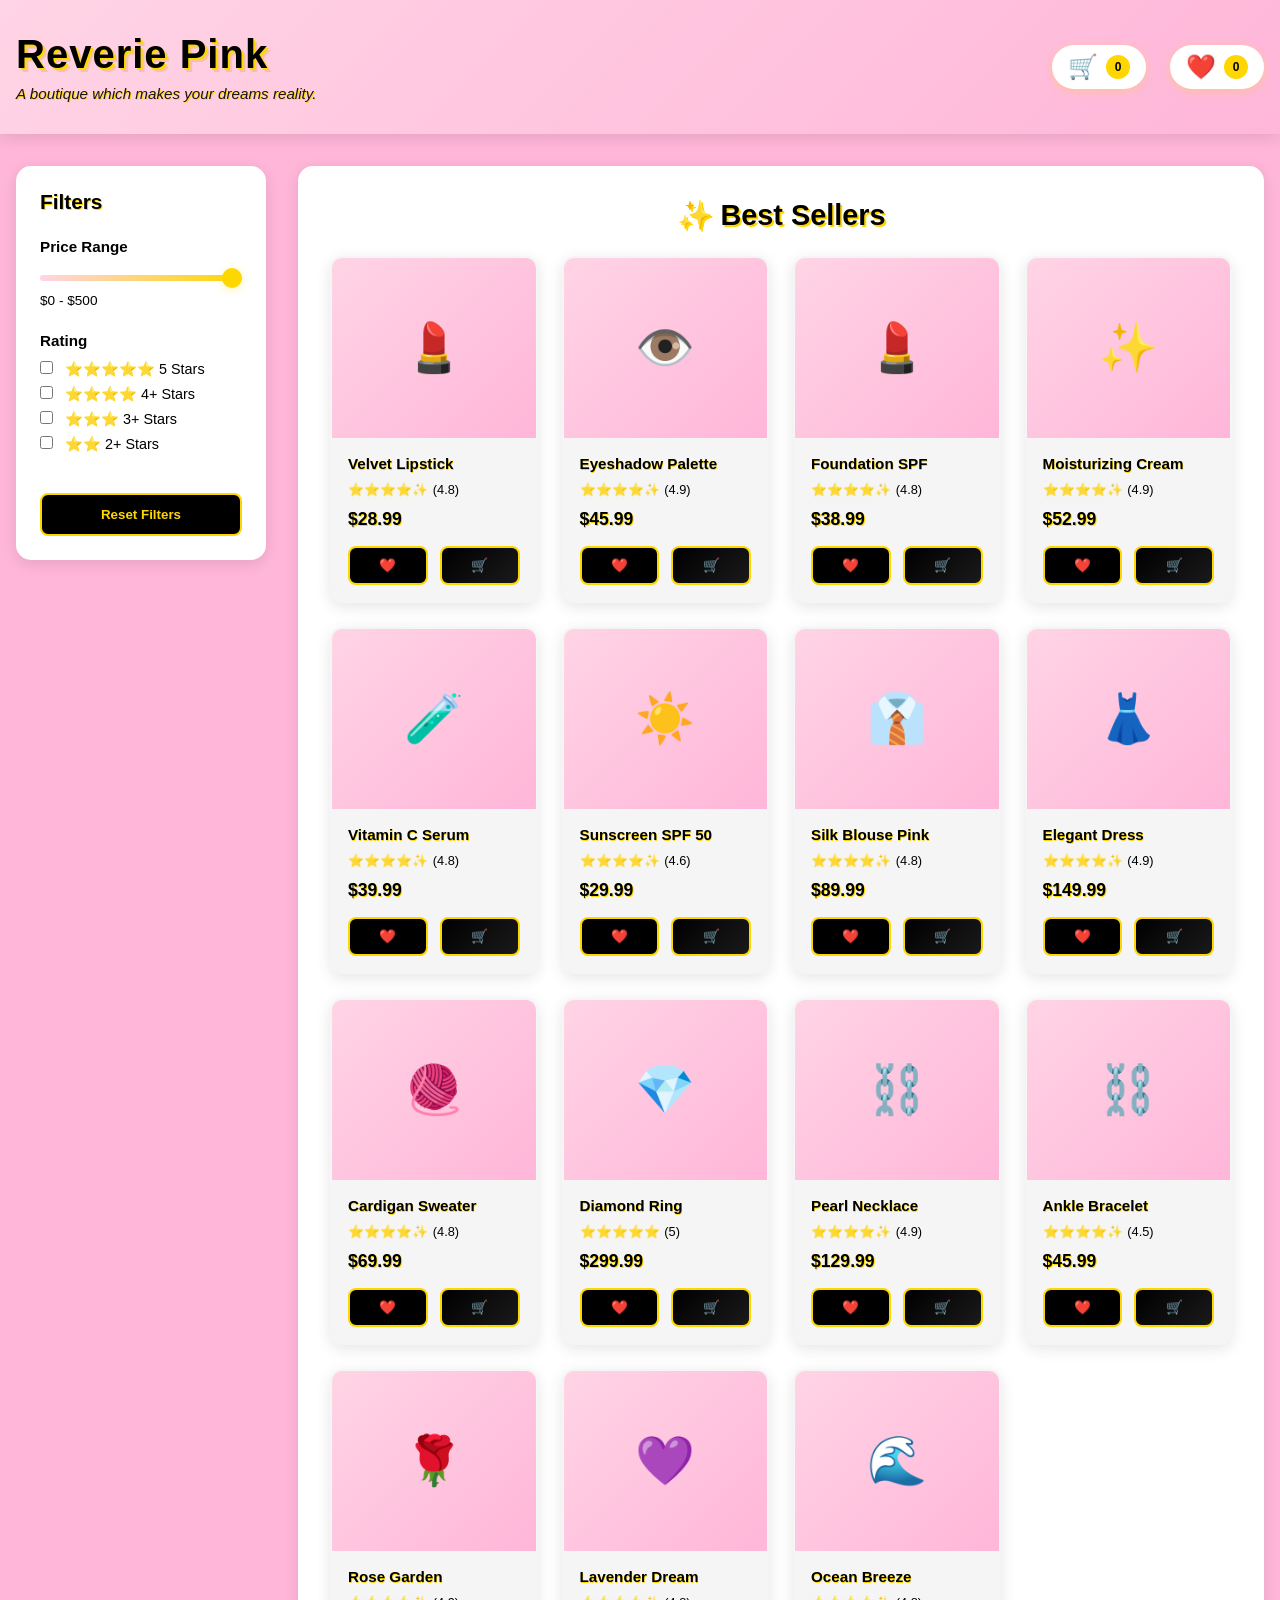
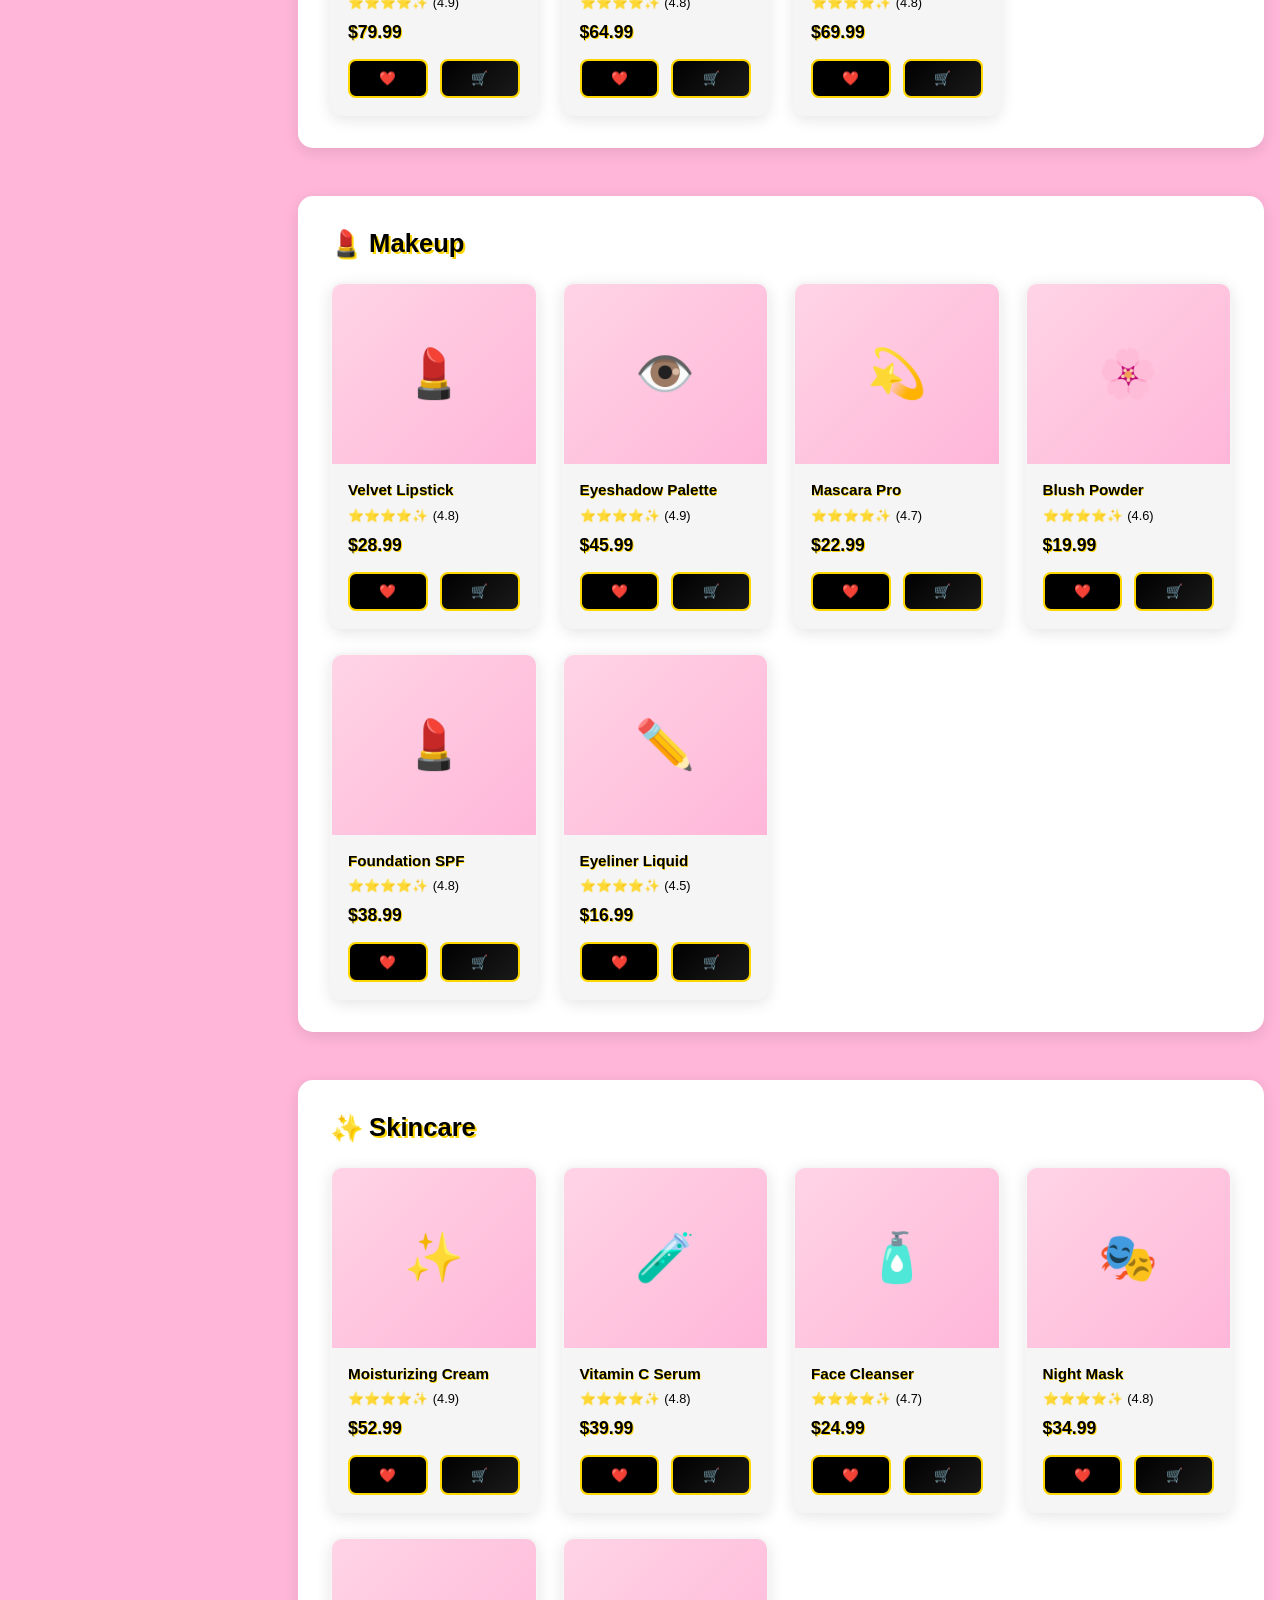
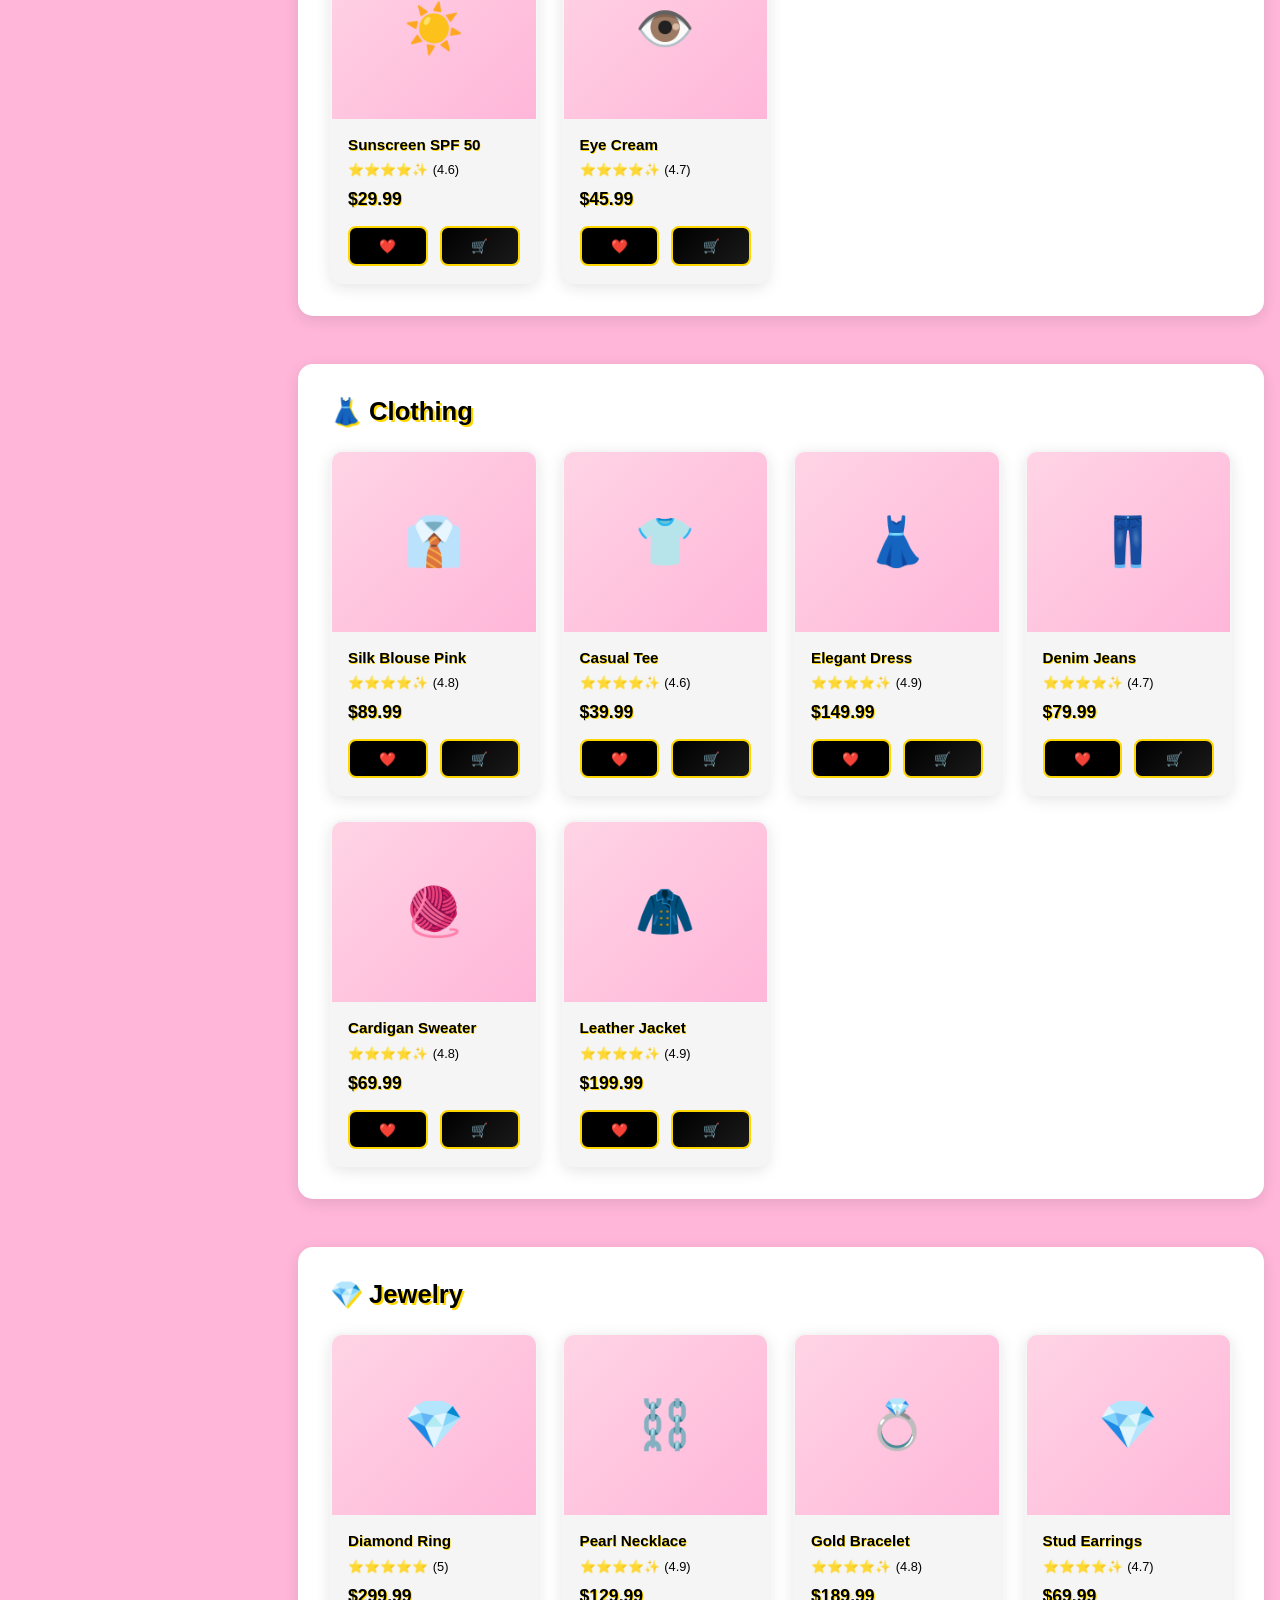
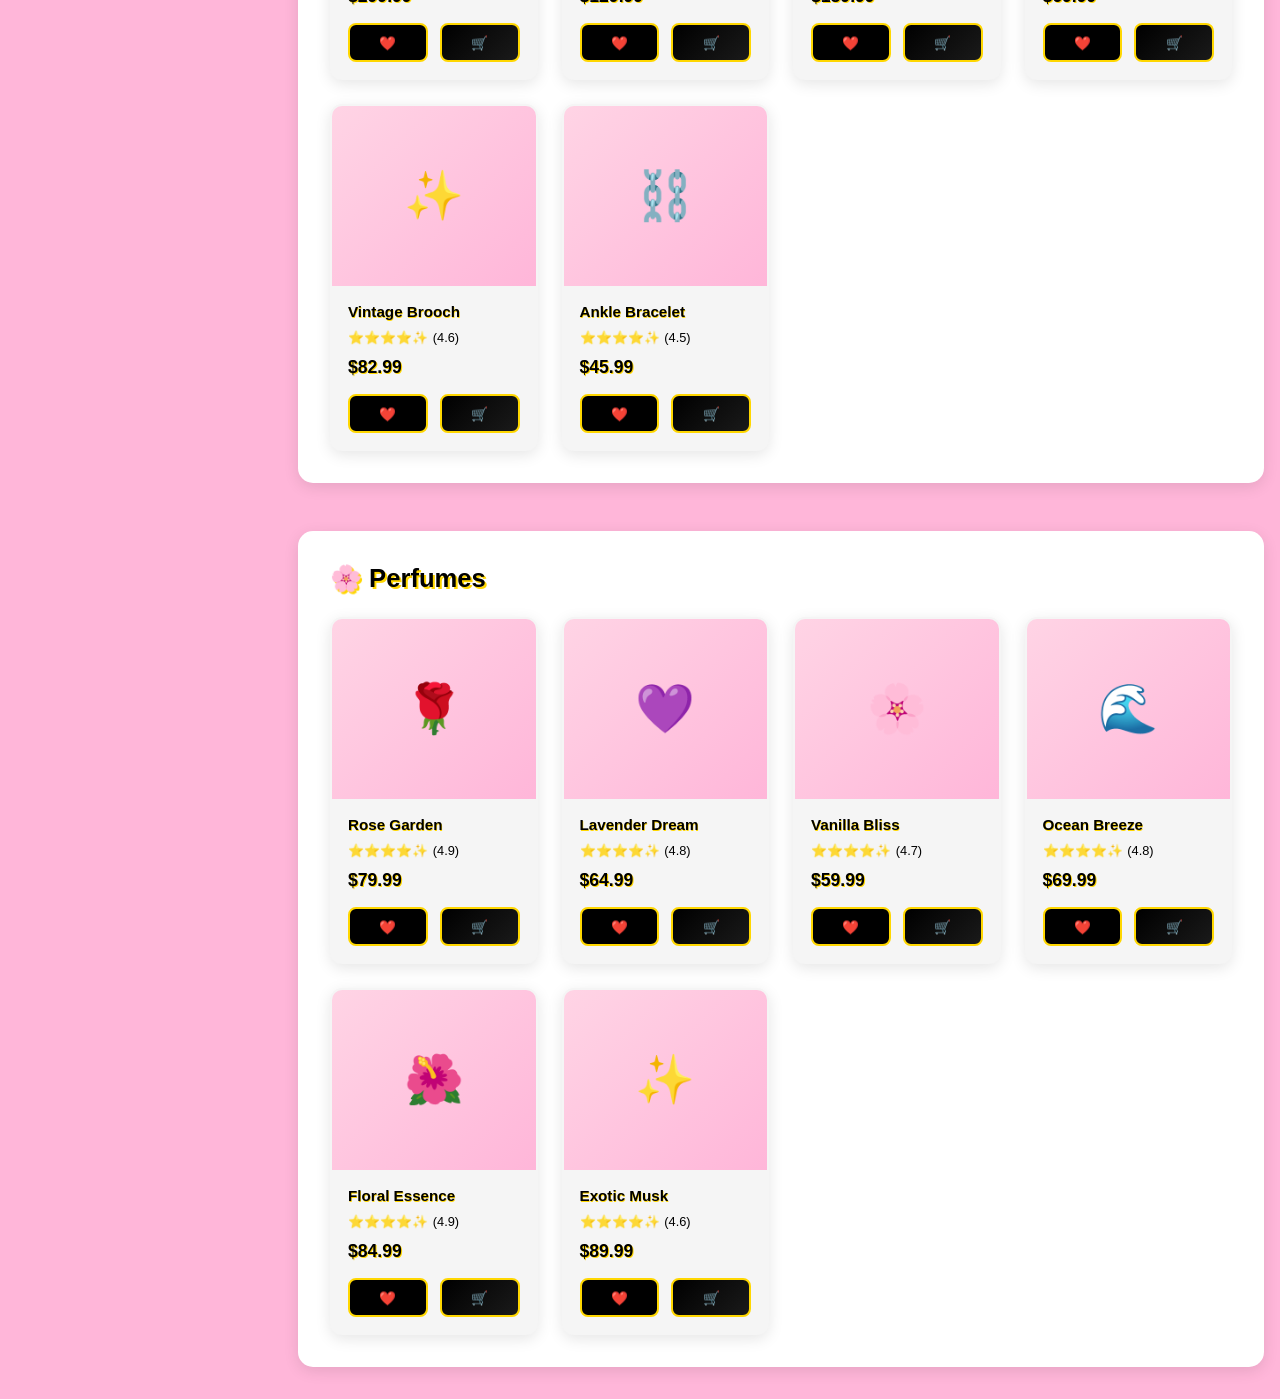
==== index.html @ 07cbc89a "Create main HTML file for Reverie Pink boutique" ====
<!DOCTYPE html>
<html lang="en">
<head>
    <meta charset="UTF-8">
    <meta name="viewport" content="width=device-width, initial-scale=1.0">
    <title>Reverie Pink - Boutique</title>
    <link rel="stylesheet" href="styles.css">
</head>
<body>
    <!-- Navigation & Header -->
    <header class="header">
        <div class="header-content">
            <div class="logo-section">
                <h1 class="logo">Reverie Pink</h1>
                <p class="slogan">A boutique which makes your dreams reality.</p>
            </div>
            <div class="header-actions">
                <div class="cart-icon" onclick="toggleCart()">
                    🛒 <span class="cart-count" id="cartCount">0</span>
                </div>
                <div class="wishlist-icon" onclick="toggleWishlist()">
                    ❤️ <span class="wishlist-count" id="wishlistCount">0</span>
                </div>
            </div>
        </div>
    </header>

    <!-- Main Container -->
    <div class="container">
        <!-- Sidebar with Filters -->
        <aside class="sidebar">
            <div class="filters">
                <h3>Filters</h3>
                
                <!-- Price Filter -->
                <div class="filter-group">
                    <h4>Price Range</h4>
                    <input type="range" id="priceFilter" min="0" max="500" value="500" class="price-slider">
                    <div class="price-display">
                        <span>$0</span> - <span id="priceValue">$500</span>
                    </div>
                </div>

                <!-- Rating Filter -->
                <div class="filter-group">
                    <h4>Rating</h4>
                    <div class="rating-filter">
                        <label>
                            <input type="checkbox" value="5" class="rating-checkbox"> ⭐⭐⭐⭐⭐ 5 Stars
                        </label>
                        <label>
                            <input type="checkbox" value="4" class="rating-checkbox"> ⭐⭐⭐⭐ 4+ Stars
                        </label>
                        <label>
                            <input type="checkbox" value="3" class="rating-checkbox"> ⭐⭐⭐ 3+ Stars
                        </label>
                        <label>
                            <input type="checkbox" value="2" class="rating-checkbox"> ⭐⭐ 2+ Stars
                        </label>
                    </div>
                </div>

                <button class="reset-filters" onclick="resetFilters()">Reset Filters</button>
            </div>
        </aside>

        <!-- Main Content -->
        <main class="main-content">
            <!-- Best Sellers Section -->
            <section class="featured-section">
                <h2>✨ Best Sellers</h2>
                <div class="products-grid" id="bestSellersGrid">
                    <!-- Best sellers will be populated by JavaScript -->
                </div>
            </section>

            <!-- Categories Section -->
            <section class="categories-section">
                <!-- Makeup Category -->
                <div class="category">
                    <h2 class="category-title">💄 Makeup</h2>
                    <div class="products-grid" id="makeupCategory">
                        <!-- Products will be populated by JavaScript -->
                    </div>
                </div>

                <!-- Skincare Category -->
                <div class="category">
                    <h2 class="category-title">✨ Skincare</h2>
                    <div class="products-grid" id="skincareCategory">
                        <!-- Products will be populated by JavaScript -->
                    </div>
                </div>

                <!-- Clothing Category -->
                <div class="category">
                    <h2 class="category-title">👗 Clothing</h2>
                    <div class="products-grid" id="clothingCategory">
                        <!-- Products will be populated by JavaScript -->
                    </div>
                </div>

                <!-- Jewelry Category -->
                <div class="category">
                    <h2 class="category-title">💎 Jewelry</h2>
                    <div class="products-grid" id="jewelryCategory">
                        <!-- Products will be populated by JavaScript -->
                    </div>
                </div>

                <!-- Perfumes Category -->
                <div class="category">
                    <h2 class="category-title">🌸 Perfumes</h2>
                    <div class="products-grid" id="perfumesCategory">
                        <!-- Products will be populated by JavaScript -->
                    </div>
                </div>
            </section>
        </main>
    </div>

    <!-- Cart Sidebar -->
    <aside class="cart-sidebar" id="cartSidebar">
        <div class="cart-header">
            <h3>Shopping Cart</h3>
            <button class="close-btn" onclick="toggleCart()">✕</button>
        </div>
        <div class="cart-items" id="cartItems">
            <p class="empty-message">Your cart is empty</p>
        </div>
        <div class="cart-footer">
            <div class="cart-total">
                <strong>Total:</strong>
                <span id="cartTotal">$0.00</span>
            </div>
            <button class="checkout-btn">Checkout</button>
        </div>
    </aside>

    <!-- Wishlist Sidebar -->
    <aside class="wishlist-sidebar" id="wishlistSidebar">
        <div class="wishlist-header">
            <h3>Wishlist</h3>
            <button class="close-btn" onclick="toggleWishlist()">✕</button>
        </div>
        <div class="wishlist-items" id="wishlistItems">
            <p class="empty-message">Your wishlist is empty</p>
        </div>
    </aside>

    <!-- Overlay for modals -->
    <div class="overlay" id="overlay" onclick="closeModals()"></div>

    <script src="script.js"></script>
</body>
</html>
---- styles.css ----
* {
    margin: 0;
    padding: 0;
    box-sizing: border-box;
}

:root {
    --primary-pink: #FFB6D9;
    --light-pink: #FFD4E5;
    --text-black: #000000;
    --gold: #FFD700;
    --dark-gold: #DAA520;
    --white: #FFFFFF;
    --light-gray: #F5F5F5;
    --shadow: 0 4px 15px rgba(0, 0, 0, 0.1);
    --gold-shadow: 0 2px 8px rgba(255, 215, 0, 0.3);
}

body {
    background-color: var(--primary-pink);
    font-family: 'Segoe UI', Tahoma, Geneva, Verdana, sans-serif;
    color: var(--text-black);
}

/* ========== HEADER ========== */
.header {
    background: linear-gradient(135deg, var(--light-pink) 0%, var(--primary-pink) 100%);
    padding: 2rem 1rem;
    box-shadow: var(--shadow);
    position: sticky;
    top: 0;
    z-index: 100;
}

.header-content {
    max-width: 1400px;
    margin: 0 auto;
    display: flex;
    justify-content: space-between;
    align-items: center;
}

.logo-section {
    flex: 1;
}

.logo {
    font-size: 2.5rem;
    font-weight: 800;
    color: var(--text-black);
    text-shadow: 2px 2px 0px var(--gold), 4px 4px 0px rgba(218, 165, 32, 0.3);
    letter-spacing: 1px;
    margin-bottom: 0.5rem;
}

.slogan {
    font-size: 0.95rem;
    color: var(--text-black);
    font-style: italic;
    text-shadow: 1px 1px 0px var(--gold);
    opacity: 0.9;
}

.header-actions {
    display: flex;
    gap: 1.5rem;
    align-items: center;
}

.cart-icon,
.wishlist-icon {
    font-size: 1.5rem;
    cursor: pointer;
    display: flex;
    align-items: center;
    gap: 0.5rem;
    padding: 0.5rem 1rem;
    background-color: var(--white);
    border-radius: 25px;
    transition: all 0.3s ease;
    color: var(--text-black);
    font-weight: 600;
    box-shadow: var(--gold-shadow);
}

.cart-icon:hover,
.wishlist-icon:hover {
    transform: translateY(-2px);
    box-shadow: var(--shadow);
    background-color: var(--light-gray);
}

.cart-count,
.wishlist-count {
    background-color: var(--gold);
    color: var(--text-black);
    border-radius: 50%;
    width: 24px;
    height: 24px;
    display: flex;
    align-items: center;
    justify-content: center;
    font-size: 0.75rem;
    font-weight: bold;
}

/* ========== CONTAINER LAYOUT ========== */
.container {
    max-width: 1400px;
    margin: 2rem auto;
    display: flex;
    gap: 2rem;
    padding: 0 1rem;
}

/* ========== SIDEBAR ========== */
.sidebar {
    width: 250px;
    flex-shrink: 0;
}

.filters {
    background-color: var(--white);
    border-radius: 15px;
    padding: 1.5rem;
    box-shadow: var(--shadow);
}

.filters h3 {
    color: var(--text-black);
    text-shadow: 1px 1px 0px var(--gold);
    margin-bottom: 1.5rem;
    font-size: 1.3rem;
}

.filter-group {
    margin-bottom: 1.5rem;
}

.filter-group h4 {
    color: var(--text-black);
    margin-bottom: 0.75rem;
    font-size: 0.95rem;
}

.price-slider {
    width: 100%;
    height: 6px;
    border-radius: 3px;
    background: linear-gradient(to right, var(--light-pink), var(--gold));
    outline: none;
    -webkit-appearance: none;
    appearance: none;
    cursor: pointer;
}

.price-slider::-webkit-slider-thumb {
    -webkit-appearance: none;
    appearance: none;
    width: 20px;
    height: 20px;
    border-radius: 50%;
    background: var(--gold);
    cursor: pointer;
    box-shadow: var(--gold-shadow);
}

.price-slider::-moz-range-thumb {
    width: 20px;
    height: 20px;
    border-radius: 50%;
    background: var(--gold);
    cursor: pointer;
    border: none;
    box-shadow: var(--gold-shadow);
}

.price-display {
    font-size: 0.85rem;
    color: var(--text-black);
    margin-top: 0.5rem;
}

.rating-filter label {
    display: block;
    margin-bottom: 0.5rem;
    cursor: pointer;
    color: var(--text-black);
    font-size: 0.9rem;
    transition: all 0.2s ease;
}

.rating-filter label:hover {
    color: var(--dark-gold);
}

.rating-filter input[type="checkbox"] {
    margin-right: 0.5rem;
    cursor: pointer;
    accent-color: var(--gold);
}

.reset-filters {
    width: 100%;
    padding: 0.75rem;
    background-color: var(--text-black);
    color: var(--gold);
    border: 2px solid var(--gold);
    border-radius: 8px;
    font-weight: 600;
    cursor: pointer;
    transition: all 0.3s ease;
    margin-top: 1rem;
}

.reset-filters:hover {
    background-color: var(--gold);
    color: var(--text-black);
    transform: translateY(-2px);
}

/* ========== MAIN CONTENT ========== */
.main-content {
    flex: 1;
}

.featured-section {
    background-color: var(--white);
    padding: 2rem;
    border-radius: 15px;
    margin-bottom: 3rem;
    box-shadow: var(--shadow);
}

.featured-section h2 {
    color: var(--text-black);
    text-shadow: 2px 2px 0px var(--gold);
    margin-bottom: 1.5rem;
    font-size: 1.8rem;
    text-align: center;
}

.categories-section {
    display: flex;
    flex-direction: column;
    gap: 3rem;
}

.category {
    background-color: var(--white);
    padding: 2rem;
    border-radius: 15px;
    box-shadow: var(--shadow);
}

.category-title {
    color: var(--text-black);
    text-shadow: 2px 2px 0px var(--gold);
    margin-bottom: 1.5rem;
    font-size: 1.6rem;
}

/* ========== PRODUCTS GRID ========== */
.products-grid {
    display: grid;
    grid-template-columns: repeat(auto-fill, minmax(200px, 1fr));
    gap: 1.5rem;
}

.product-card {
    background-color: var(--light-gray);
    border-radius: 12px;
    overflow: hidden;
    transition: all 0.3s ease;
    box-shadow: var(--shadow);
    border: 2px solid transparent;
    display: flex;
    flex-direction: column;
}

.product-card:hover {
    transform: translateY(-8px);
    box-shadow: 0 8px 25px rgba(255, 215, 0, 0.3);
    border-color: var(--gold);
}

.product-image {
    width: 100%;
    height: 180px;
    background: linear-gradient(135deg, var(--light-pink) 0%, var(--primary-pink) 100%);
    display: flex;
    align-items: center;
    justify-content: center;
    font-size: 3rem;
    overflow: hidden;
    position: relative;
}

.product-image img {
    width: 100%;
    height: 100%;
    object-fit: cover;
}

.product-info {
    padding: 1rem;
    flex: 1;
    display: flex;
    flex-direction: column;
}

.product-name {
    font-weight: 700;
    color: var(--text-black);
    font-size: 0.95rem;
    margin-bottom: 0.5rem;
    text-shadow: 0.5px 0.5px 0px var(--gold);
    line-height: 1.3;
}

.product-rating {
    font-size: 0.8rem;
    color: var(--text-black);
    margin-bottom: 0.75rem;
    display: flex;
    align-items: center;
    gap: 0.3rem;
}

.rating-stars {
    color: var(--gold);
}

.product-price {
    font-size: 1.1rem;
    font-weight: 800;
    color: var(--text-black);
    text-shadow: 1px 1px 0px var(--gold);
    margin-bottom: 1rem;
}

.product-actions {
    display: flex;
    gap: 0.75rem;
    margin-top: auto;
}

.wishlist-btn,
.add-to-cart-btn {
    flex: 1;
    padding: 0.6rem;
    border: none;
    border-radius: 8px;
    font-weight: 600;
    cursor: pointer;
    transition: all 0.3s ease;
    font-size: 0.85rem;
    display: flex;
    align-items: center;
    justify-content: center;
    gap: 0.3rem;
}

.wishlist-btn {
    background-color: var(--text-black);
    color: var(--gold);
    border: 2px solid var(--gold);
}

.wishlist-btn:hover {
    background-color: var(--gold);
    color: var(--text-black);
    transform: scale(1.05);
}

.wishlist-btn.active {
    background-color: var(--gold);
    color: var(--text-black);
}

.add-to-cart-btn {
    background: linear-gradient(135deg, var(--text-black) 0%, #1a1a1a 100%);
    color: var(--gold);
    border: 2px solid var(--gold);
}

.add-to-cart-btn:hover {
    background-color: var(--gold);
    color: var(--text-black);
    transform: scale(1.05);
}

.add-to-cart-btn.active {
    background-color: var(--primary-pink);
    color: var(--text-black);
}

/* ========== CART SIDEBAR ========== */
.cart-sidebar,
.wishlist-sidebar {
    position: fixed;
    right: -400px;
    top: 0;
    width: 350px;
    height: 100vh;
    background-color: var(--white);
    box-shadow: -4px 0 20px rgba(0, 0, 0, 0.2);
    z-index: 1000;
    transition: right 0.3s ease;
    display: flex;
    flex-direction: column;
}

.cart-sidebar.open,
.wishlist-sidebar.open {
    right: 0;
}

.wishlist-sidebar {
    right: -400px;
}

.wishlist-sidebar.open {
    right: 0;
}

.cart-header,
.wishlist-header {
    padding: 1.5rem;
    border-bottom: 2px solid var(--light-pink);
    display: flex;
    justify-content: space-between;
    align-items: center;
}

.cart-header h3,
.wishlist-header h3 {
    color: var(--text-black);
    text-shadow: 1px 1px 0px var(--gold);
}

.close-btn {
    background: none;
    border: none;
    font-size: 1.5rem;
    cursor: pointer;
    color: var(--text-black);
    transition: all 0.3s ease;
}

.close-btn:hover {
    color: var(--gold);
    transform: rotate(90deg);
}

.cart-items,
.wishlist-items {
    flex: 1;
    overflow-y: auto;
    padding: 1rem;
}

.empty-message {
    text-align: center;
    color: var(--text-black);
    padding: 2rem 1rem;
    font-style: italic;
}

.cart-item,
.wishlist-item {
    background-color: var(--light-gray);
    padding: 1rem;
    border-radius: 8px;
    margin-bottom: 1rem;
    border-left: 4px solid var(--gold);
    position: relative;
}

.cart-item-name,
.wishlist-item-name {
    font-weight: 700;
    color: var(--text-black);
    text-shadow: 0.5px 0.5px 0px var(--gold);
    margin-bottom: 0.5rem;
}

.cart-item-price,
.wishlist-item-price {
    color: var(--text-black);
    font-weight: 600;
    margin-bottom: 0.5rem;
}

.cart-item-quantity {
    display: flex;
    align-items: center;
    gap: 0.5rem;
    margin-bottom: 0.75rem;
}

.quantity-btn {
    background-color: var(--text-black);
    color: var(--gold);
    border: none;
    width: 25px;
    height: 25px;
    border-radius: 4px;
    cursor: pointer;
    font-weight: bold;
    transition: all 0.2s ease;
}

.quantity-btn:hover {
    background-color: var(--gold);
    color: var(--text-black);
}

.remove-btn {
    background-color: var(--text-black);
    color: var(--gold);
    border: none;
    padding: 0.5rem 0.75rem;
    border-radius: 4px;
    cursor: pointer;
    font-size: 0.75rem;
    font-weight: 600;
    transition: all 0.3s ease;
    width: 100%;
}

.remove-btn:hover {
    background-color: var(--gold);
    color: var(--text-black);
}

.cart-footer {
    padding: 1.5rem;
    border-top: 2px solid var(--light-pink);
    display: flex;
    flex-direction: column;
    gap: 1rem;
}

.cart-total {
    display: flex;
    justify-content: space-between;
    font-size: 1.1rem;
    font-weight: 700;
    color: var(--text-black);
}

.checkout-btn {
    padding: 0.75rem;
    background-color: var(--text-black);
    color: var(--gold);
    border: 2px solid var(--gold);
    border-radius: 8px;
    font-weight: 600;
    cursor: pointer;
    transition: all 0.3s ease;
    font-size: 0.9rem;
}

.checkout-btn:hover {
    background-color: var(--gold);
    color: var(--text-black);
    transform: translateY(-2px);
}

/* ========== OVERLAY ========== */
.overlay {
    position: fixed;
    top: 0;
    left: 0;
    width: 100%;
    height: 100%;
    background-color: rgba(0, 0, 0, 0.3);
    z-index: 900;
    opacity: 0;
    pointer-events: none;
    transition: opacity 0.3s ease;
}

.overlay.open {
    opacity: 1;
    pointer-events: all;
}

/* ========== RESPONSIVE DESIGN ========== */
@media (max-width: 1024px) {
    .container {
        flex-direction: column;
        gap: 1rem;
    }

    .sidebar {
        width: 100%;
    }

    .products-grid {
        grid-template-columns: repeat(auto-fill, minmax(160px, 1fr));
        gap: 1rem;
    }

    .logo {
        font-size: 2rem;
    }

    .header-content {
        flex-direction: column;
        gap: 1rem;
    }
}

@media (max-width: 768px) {
    .logo {
        font-size: 1.5rem;
    }

    .slogan {
        font-size: 0.8rem;
    }

    .header-actions {
        gap: 1rem;
    }

    .cart-icon,
    .wishlist-icon {
        font-size: 1rem;
        padding: 0.4rem 0.8rem;
    }

    .products-grid {
        grid-template-columns: repeat(auto-fill, minmax(140px, 1fr));
        gap: 0.75rem;
    }

    .category {
        padding: 1rem;
    }

    .category-title {
        font-size: 1.2rem;
    }

    .product-card {
        border-radius: 8px;
    }

    .product-image {
        height: 140px;
        font-size: 2rem;
    }

    .cart-sidebar,
    .wishlist-sidebar {
        width: 100%;
        right: -100%;
    }
}

@media (max-width: 480px) {
    .logo {
        font-size: 1.2rem;
    }

    .slogan {
        font-size: 0.7rem;
    }

    .products-grid {
        grid-template-columns: repeat(2, 1fr);
    }

    .category {
        padding: 0.75rem;
    }

    .product-info {
        padding: 0.75rem;
    }

    .product-name {
        font-size: 0.8rem;
    }

    .product-price {
        font-size: 0.95rem;
    }

    .wishlist-btn,
    .add-to-cart-btn {
        font-size: 0.7rem;
        padding: 0.5rem;
    }
}

/* ========== SCROLL BAR ========== */
.cart-items::-webkit-scrollbar,
.wishlist-items::-webkit-scrollbar {
    width: 8px;
}

.cart-items::-webkit-scrollbar-track,
.wishlist-items::-webkit-scrollbar-track {
    background: var(--light-pink);
}

.cart-items::-webkit-scrollbar-thumb,
.wishlist-items::-webkit-scrollbar-thumb {
    background: var(--gold);
    border-radius: 4px;
}

.cart-items::-webkit-scrollbar-thumb:hover,
.wishlist-items::-webkit-scrollbar-thumb:hover {
    background: var(--dark-gold);
}
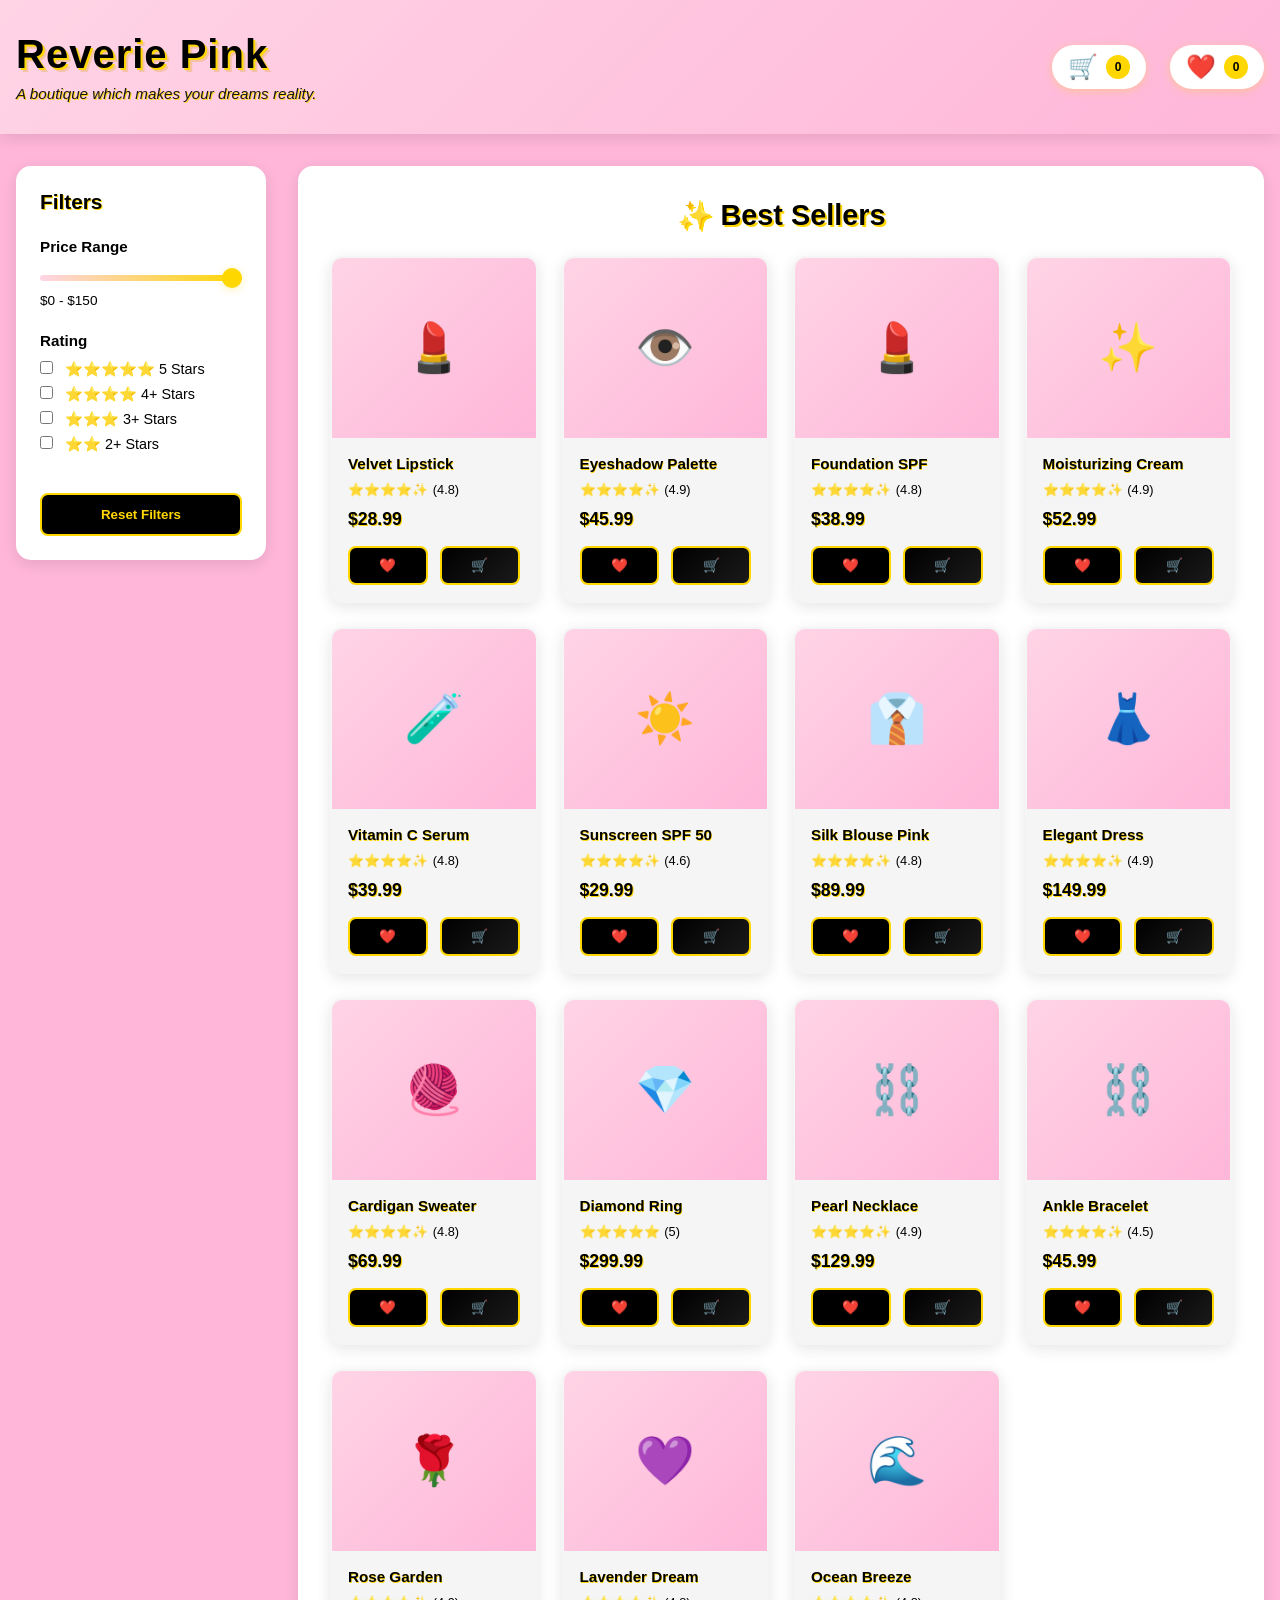
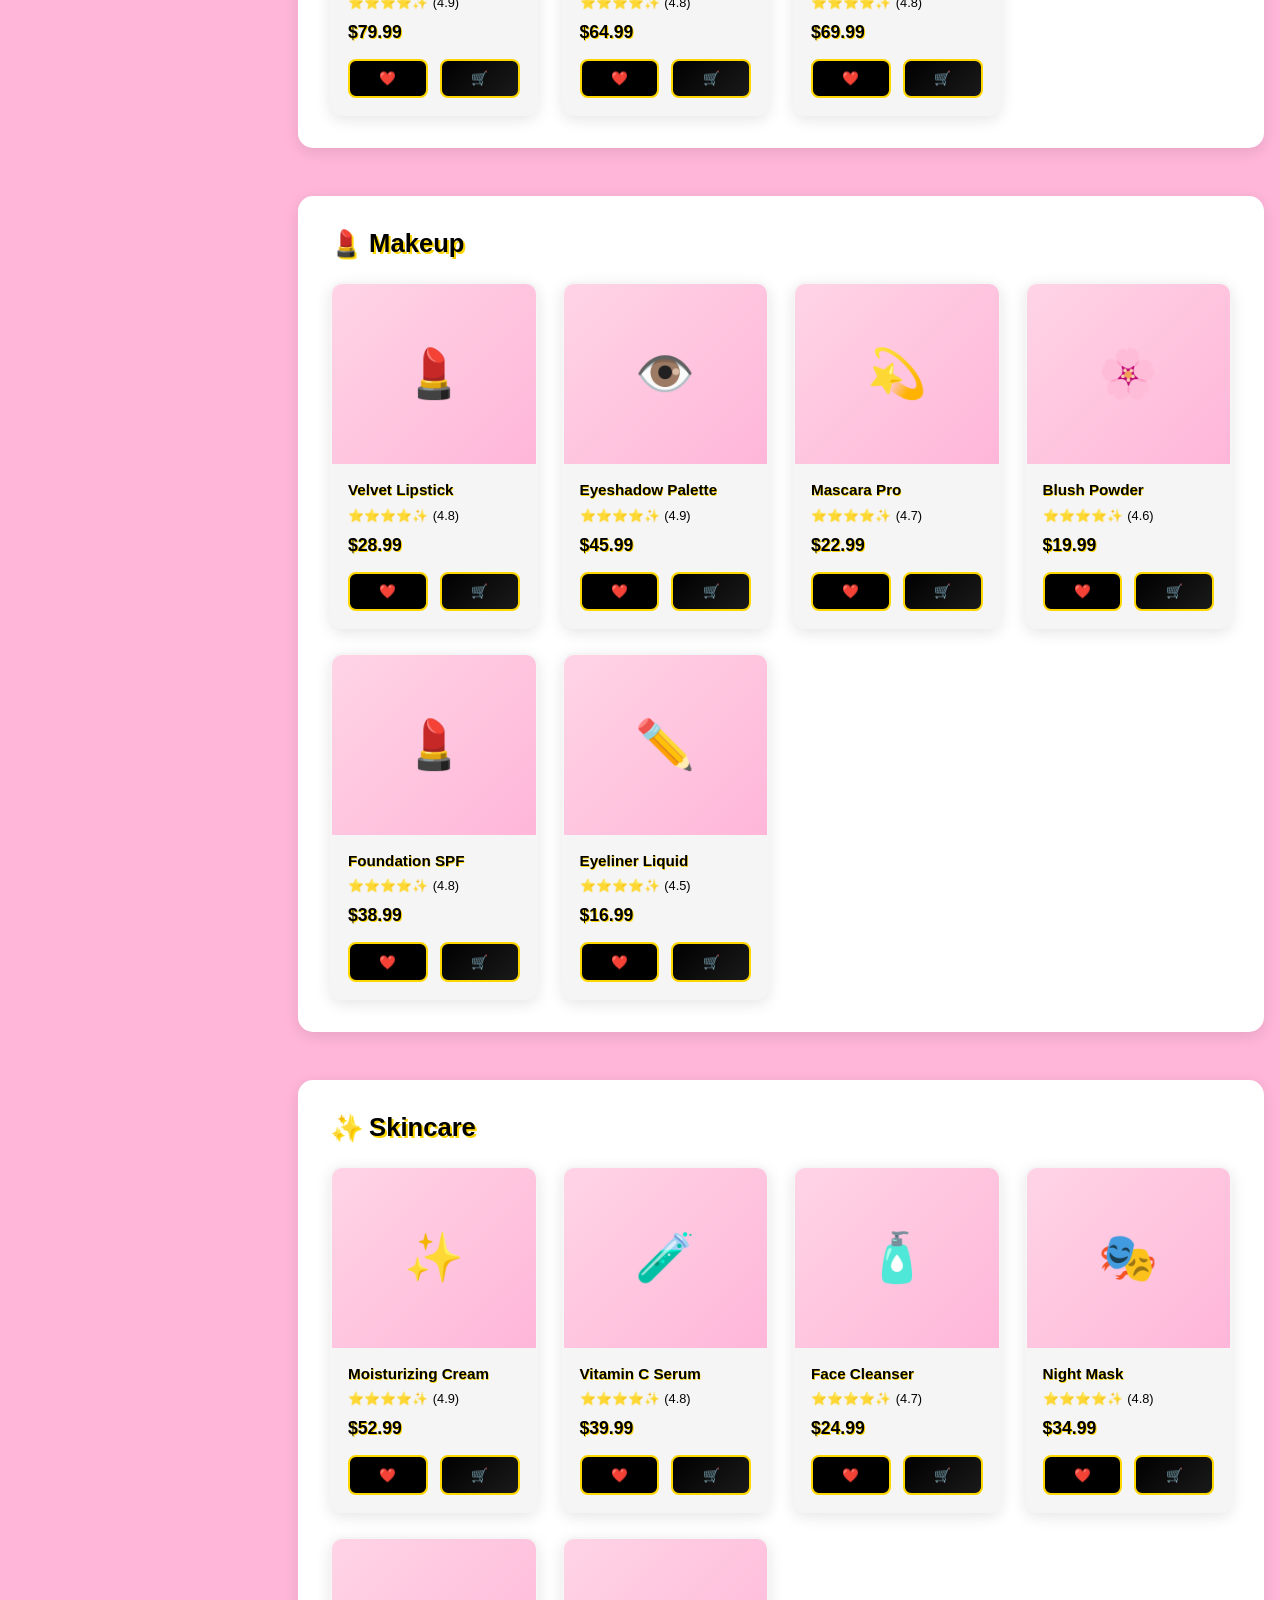
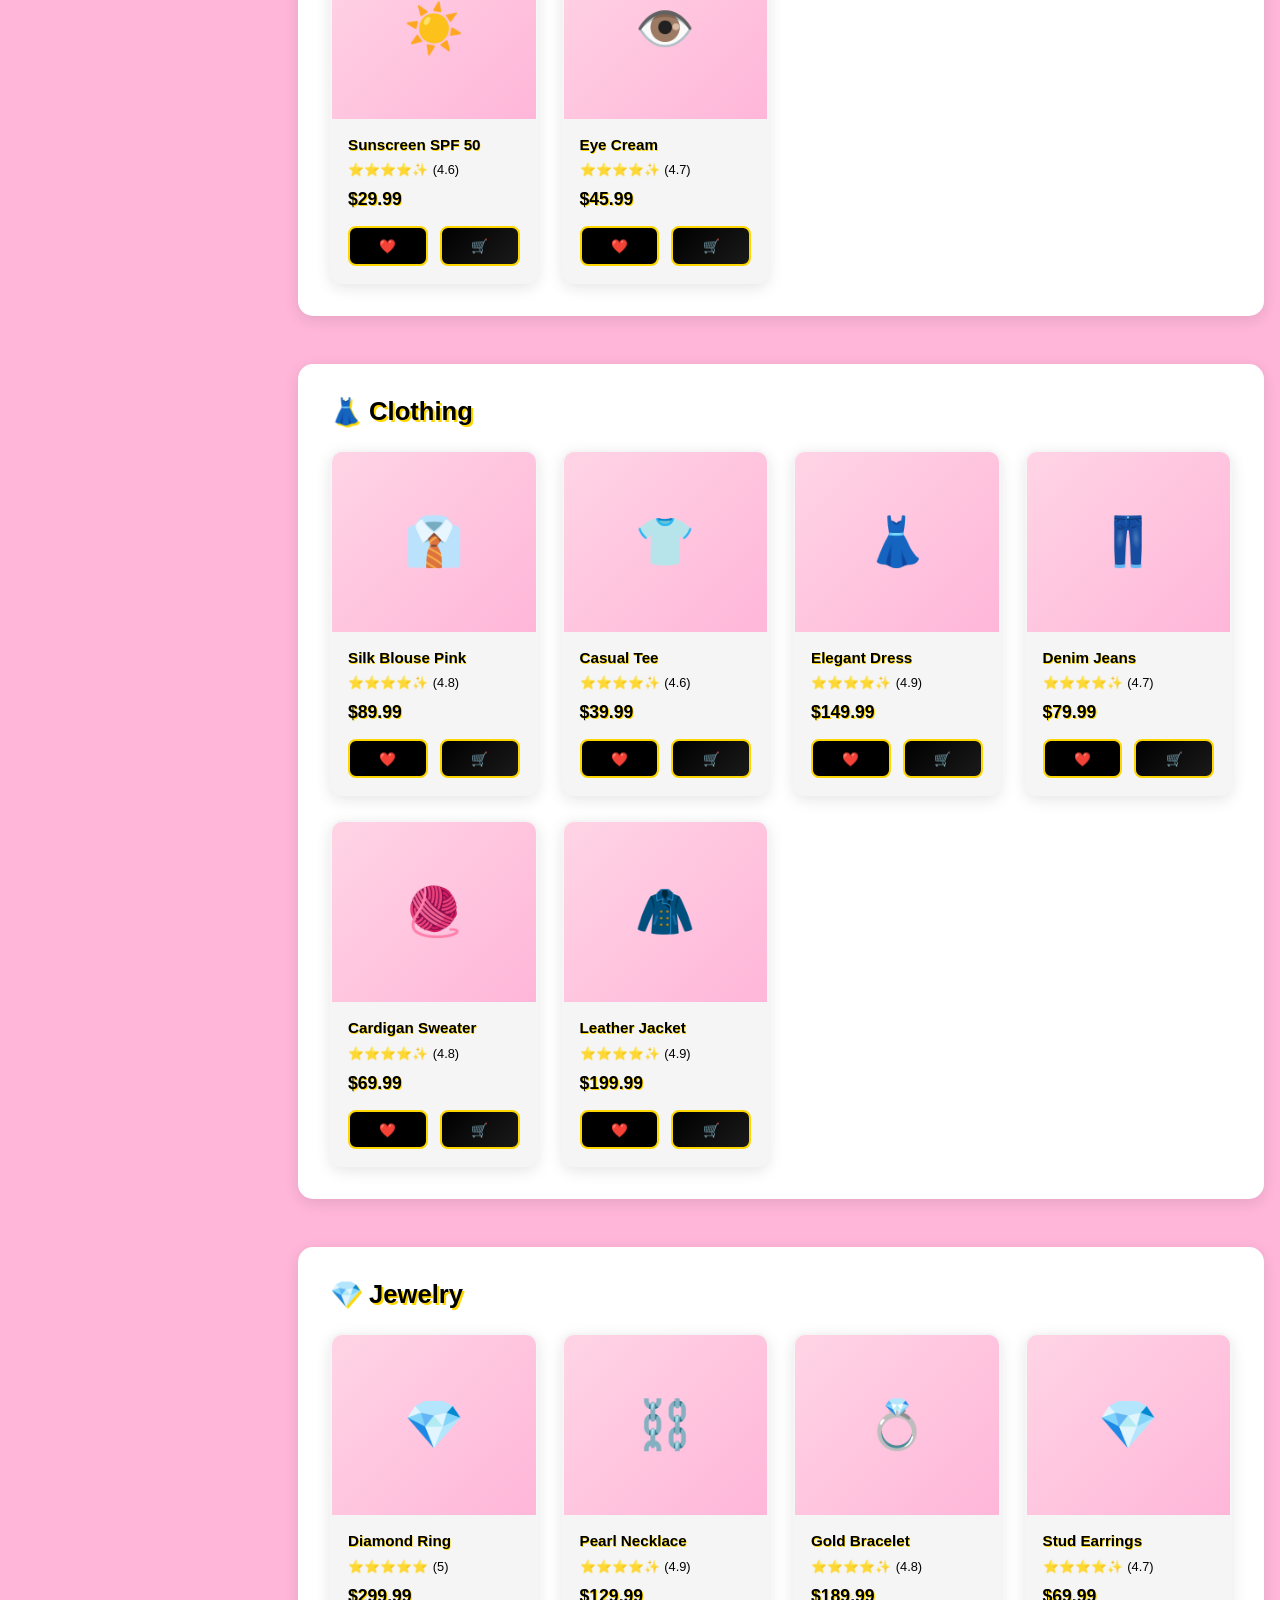
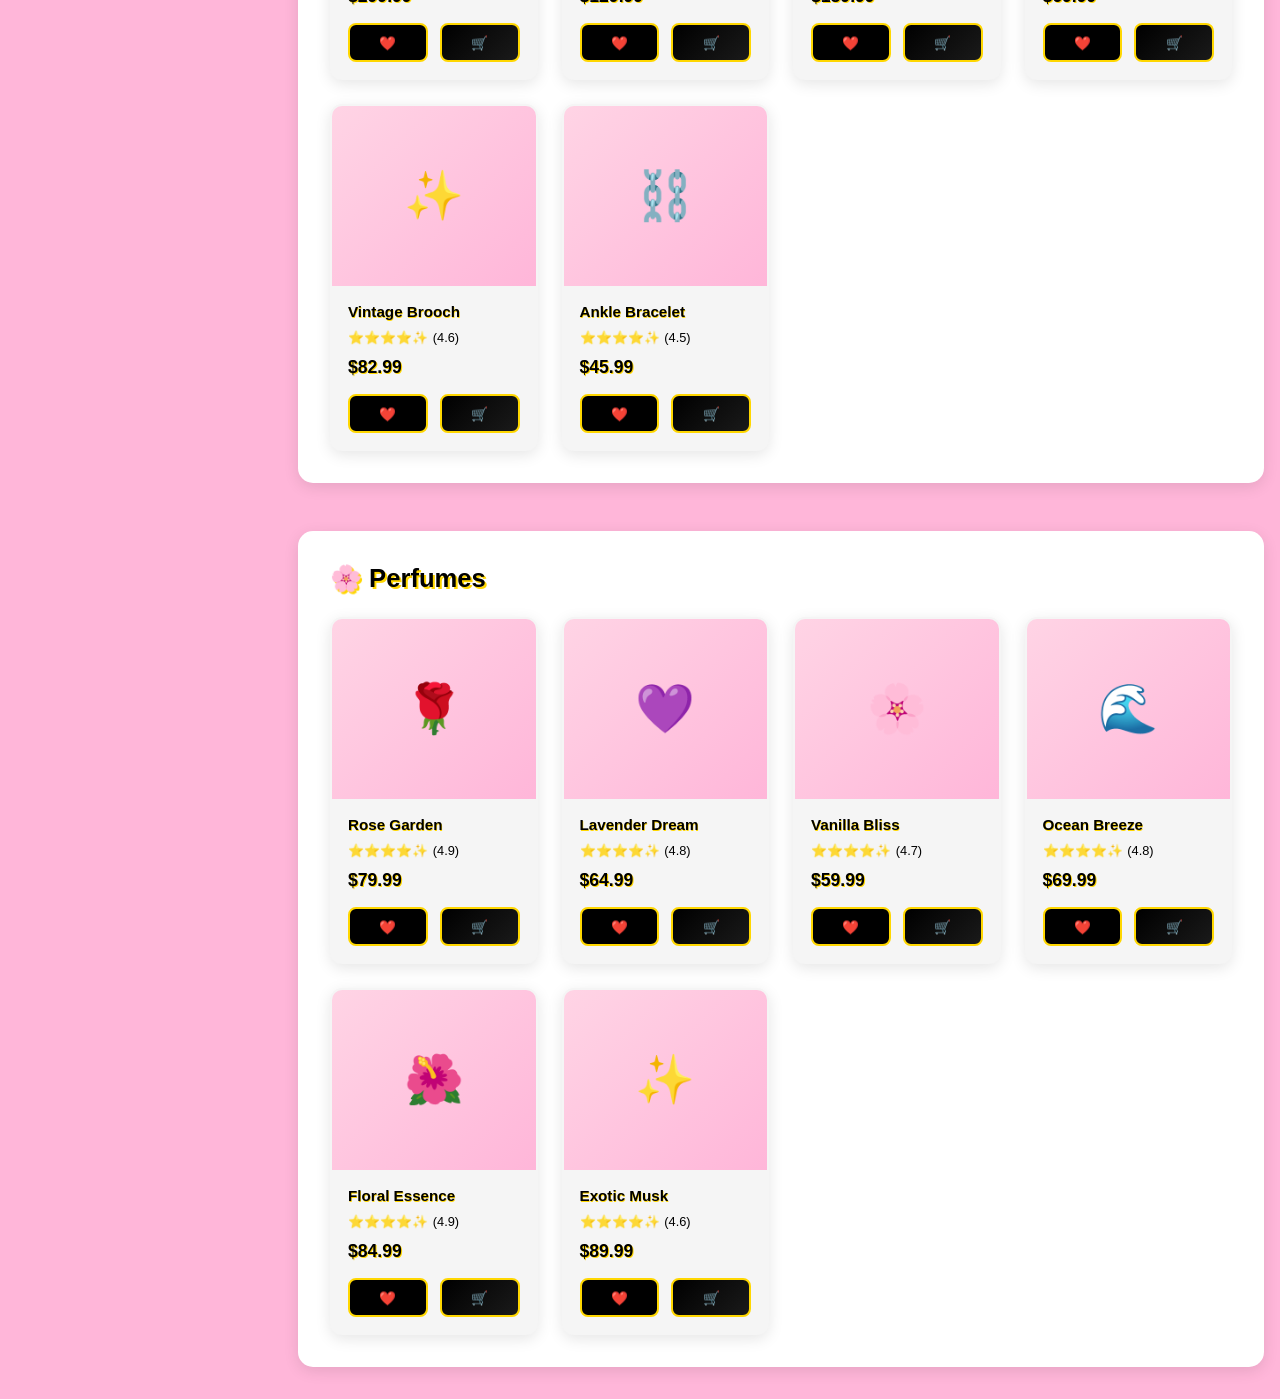
==== commit 10d81ce3: "Update price range to $150, add Makcasa font link, and adjust filter" ====
--- a/index.html
+++ b/index.html
@@ -4,6 +4,7 @@
     <meta charset="UTF-8">
     <meta name="viewport" content="width=device-width, initial-scale=1.0">
     <title>Reverie Pink - Boutique</title>
+    <link href="https://dl.dafont.com/dl/?f=makcasa" rel="stylesheet" type="text/css"/>
     <link rel="stylesheet" href="styles.css">
 </head>
 <body>
@@ -35,9 +36,9 @@
                 <!-- Price Filter -->
                 <div class="filter-group">
                     <h4>Price Range</h4>
-                    <input type="range" id="priceFilter" min="0" max="500" value="500" class="price-slider">
+                    <input type="range" id="priceFilter" min="0" max="150" value="150" class="price-slider">
                     <div class="price-display">
-                        <span>$0</span> - <span id="priceValue">$500</span>
+                        <span>$0</span> - <span id="priceValue">$150</span>
                     </div>
                 </div>
 
